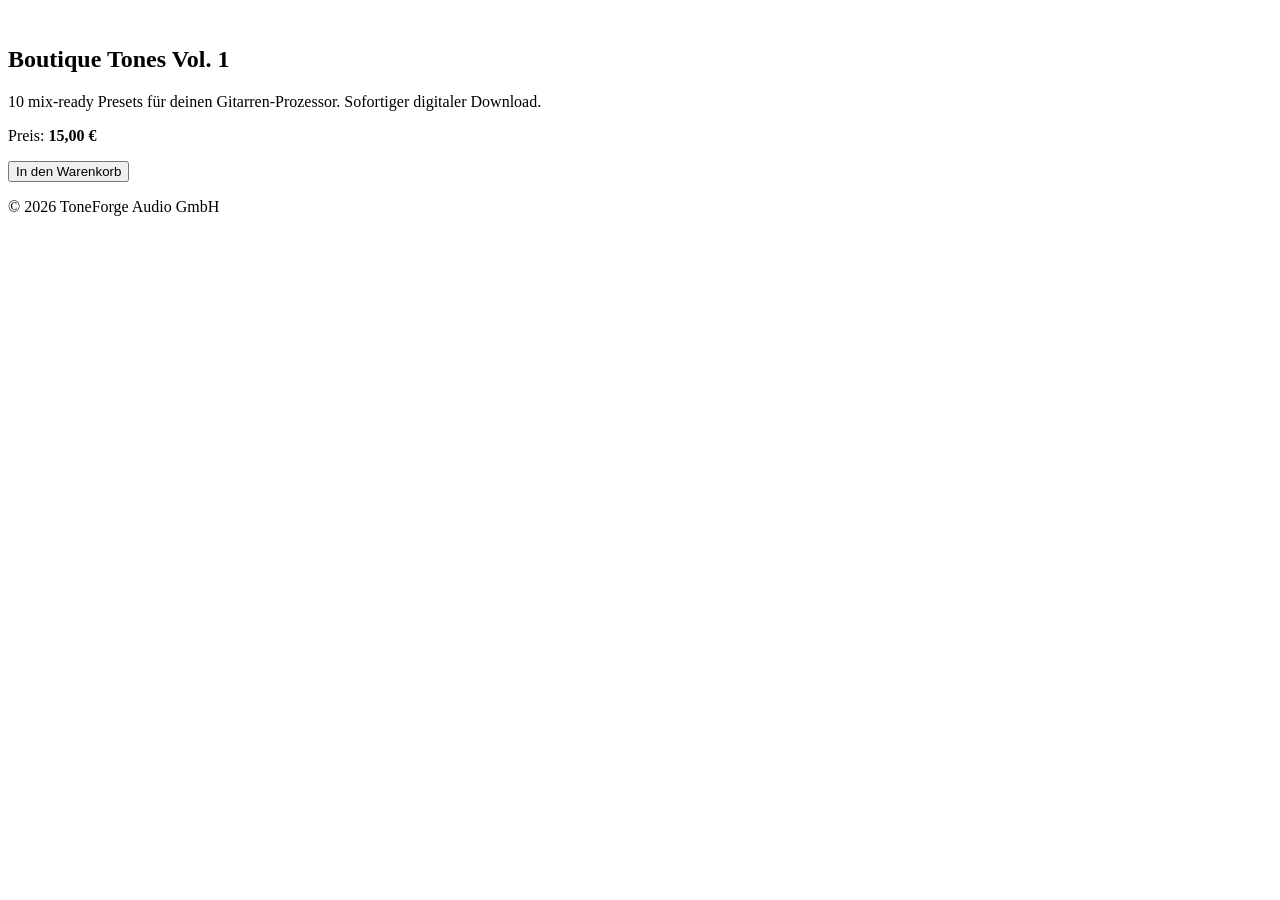
==== index.html @ 6b8f280a "first commit" ====
<!doctype html>
<html lang="de">
  <head>
    <meta charset="UTF-8" />
    <meta name="viewport" content="width=device-width, initial-scale=1.0" />
    <title>ToneForge | Boutique Tones Vol. 1</title>
    <link rel="stylesheet" href="css/style.css" />
  </head>
  <body>
    <header>
      <nav aria-label="Hauptnavigation">
        <a
          href="index.html"
          style="color: #fff; font-weight: bold; text-decoration: none"
          >ToneForge</a
        >
      </nav>
    </header>

    <main>
      <section id="produkt">
        <h1>Boutique Tones Vol. 1</h1>
        <p>
          10 mix-ready Presets für deinen Gitarren-Prozessor. Sofortiger
          digitaler Download.
        </p>
        <p>Preis: <strong>15,00 €</strong></p>
        <button id="buy-btn">In den Warenkorb</button>
      </section>
    </main>

    <footer>
      <p>&copy; 2026 ToneForge Audio GmbH</p>
    </footer>

    <script>
      document.getElementById("buy-btn").addEventListener("click", function () {
        alert(
          "Kaufprozess gemockt! Der Artikel wurde in den fiktiven Warenkorb gelegt.",
        );
      });
    </script>
  </body>
</html>
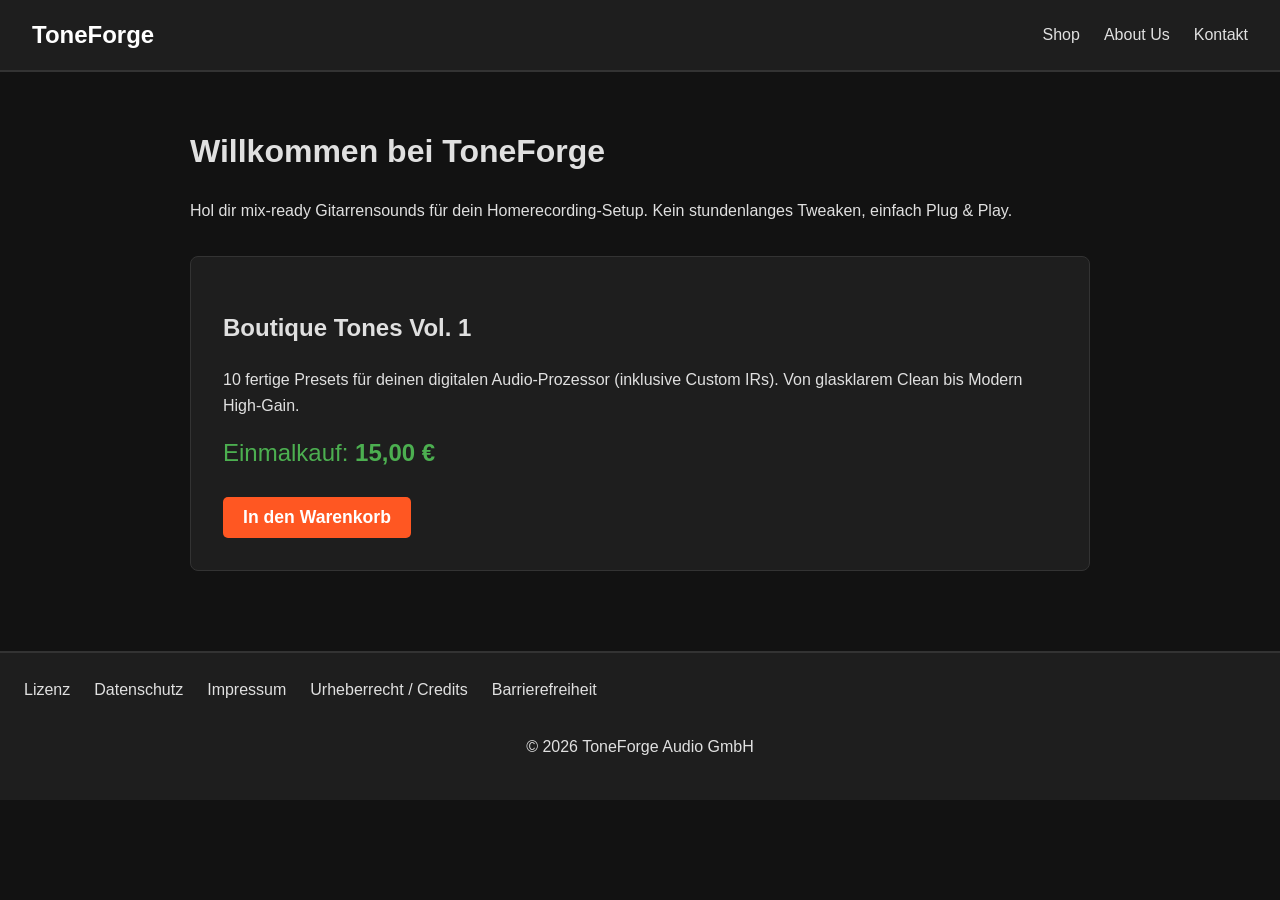
==== commit 422b63e6: "Aufgabe 2 Urheberrecht hinzugefuegt" ====
--- a/index.html
+++ b/index.html
@@ -9,34 +9,53 @@
   <body>
     <header>
       <nav aria-label="Hauptnavigation">
-        <a
-          href="index.html"
-          style="color: #fff; font-weight: bold; text-decoration: none"
-          >ToneForge</a
-        >
+        <a href="index.html" class="logo">ToneForge</a>
+        <ul>
+          <li><a href="index.html">Shop</a></li>
+          <li><a href="about.html">About Us</a></li>
+          <li><a href="kontakt.html">Kontakt</a></li>
+        </ul>
       </nav>
     </header>
 
     <main>
-      <section id="produkt">
-        <h1>Boutique Tones Vol. 1</h1>
+      <h1>Willkommen bei ToneForge</h1>
+      <p>
+        Hol dir mix-ready Gitarrensounds für dein Homerecording-Setup. Kein
+        stundenlanges Tweaken, einfach Plug & Play.
+      </p>
+
+      <section class="product-card" aria-labelledby="product-title">
+        <h2 id="product-title">Boutique Tones Vol. 1</h2>
         <p>
-          10 mix-ready Presets für deinen Gitarren-Prozessor. Sofortiger
-          digitaler Download.
+          10 fertige Presets für deinen digitalen Audio-Prozessor (inklusive
+          Custom IRs). Von glasklarem Clean bis Modern High-Gain.
         </p>
-        <p>Preis: <strong>15,00 €</strong></p>
+
+        <div class="price">Einmalkauf: <strong>15,00 €</strong></div>
+
         <button id="buy-btn">In den Warenkorb</button>
       </section>
     </main>
 
     <footer>
+      <nav aria-label="Fußzeilennavigation">
+        <ul>
+          <li><a href="lizenz.html">Lizenz</a></li>
+          <li><a href="datenschutz.html">Datenschutz</a></li>
+          <li><a href="kontakt.html">Impressum</a></li>
+          <li><a href="credits.html">Urheberrecht / Credits</a></li>
+          <li><a href="barrierefreiheit.html">Barrierefreiheit</a></li>
+        </ul>
+      </nav>
       <p>&copy; 2026 ToneForge Audio GmbH</p>
     </footer>
 
     <script>
+      // Mocking des Checkout-Prozesses
       document.getElementById("buy-btn").addEventListener("click", function () {
         alert(
-          "Kaufprozess gemockt! Der Artikel wurde in den fiktiven Warenkorb gelegt.",
+          "Warenkorb gemockt! Hier würde der Checkout-Prozess für den digitalen Download starten.",
         );
       });
     </script>
--- a/css/style.css
+++ b/css/style.css
@@ -0,0 +1,115 @@
+/* css/style.css */
+:root {
+  --bg-color: #121212;
+  --text-color: #e0e0e0;
+  --accent-color: #ff5722; /* Kräftiges Orange für gute Sichtbarkeit */
+  --focus-color: #ff9800;
+}
+
+body {
+  background-color: var(--bg-color);
+  color: var(--text-color);
+  font-family: Arial, Helvetica, sans-serif;
+  line-height: 1.6;
+  margin: 0;
+  padding: 0;
+}
+
+/* Kopfzeile und Navigation */
+header {
+  background-color: #1e1e1e;
+  padding: 1rem 2rem;
+  border-bottom: 2px solid #333;
+}
+
+nav {
+  display: flex;
+  justify-content: space-between;
+  align-items: center;
+}
+
+.logo {
+  font-size: 1.5rem;
+  font-weight: bold;
+  color: #fff;
+  text-decoration: none;
+}
+
+nav ul {
+  list-style: none;
+  display: flex;
+  gap: 1.5rem;
+  margin: 0;
+  padding: 0;
+}
+
+nav a {
+  color: var(--text-color);
+  text-decoration: none;
+}
+
+nav a:hover {
+  color: var(--accent-color);
+}
+
+/* WICHTIG FÜR AUFGABE 1: Barrierefreier Fokus für Tastaturnutzer */
+a:focus,
+button:focus,
+input:focus {
+  outline: 3px solid var(--focus-color);
+  outline-offset: 3px;
+}
+
+/* Hauptbereich und Produktkarte */
+main {
+  padding: 2rem;
+  max-width: 900px;
+  margin: 0 auto;
+}
+
+.product-card {
+  background-color: #1e1e1e;
+  border-radius: 8px;
+  padding: 2rem;
+  margin-top: 2rem;
+  border: 1px solid #333;
+}
+
+.price {
+  font-size: 1.5rem;
+  color: #4caf50;
+  margin-bottom: 1.5rem;
+}
+
+button {
+  background-color: var(--accent-color);
+  color: #fff;
+  border: none;
+  padding: 10px 20px;
+  font-size: 1.1rem;
+  border-radius: 5px;
+  cursor: pointer;
+  font-weight: bold;
+}
+
+button:hover {
+  background-color: #e64a19;
+}
+
+/* Fußzeile */
+footer {
+  background-color: #1e1e1e;
+  text-align: center;
+  padding: 1.5rem;
+  margin-top: 3rem;
+  border-top: 2px solid #333;
+}
+
+footer ul {
+  list-style: none;
+  display: flex;
+  justify-content: center;
+  gap: 1.5rem;
+  padding: 0;
+  margin-bottom: 1rem;
+}
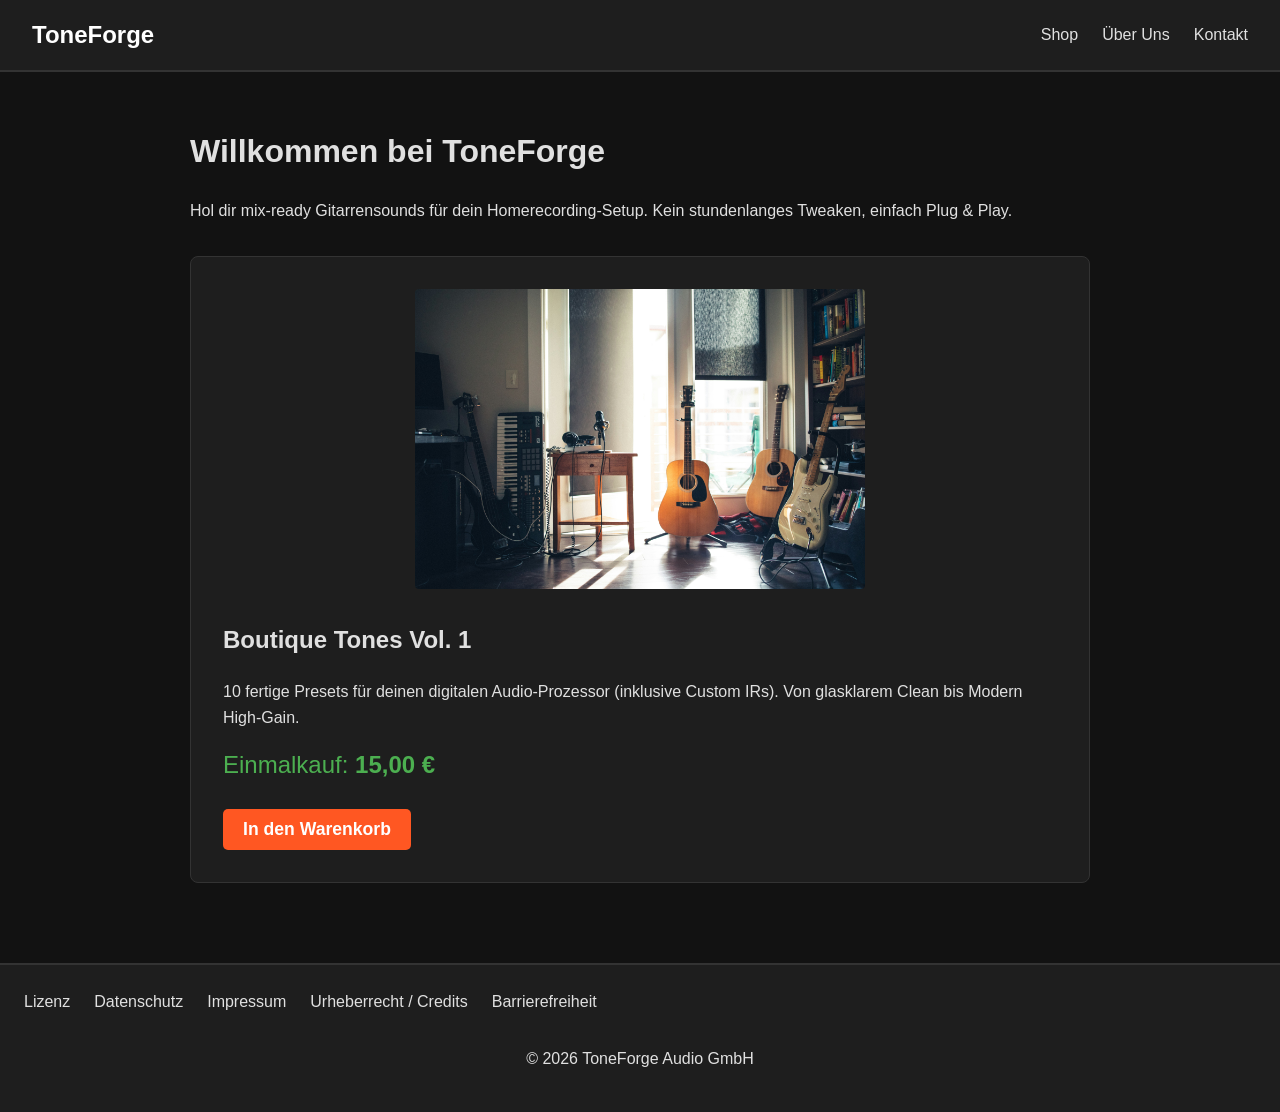
==== commit 5c6fe723: "Aufgabe 6 hinzugefuegt - Projekt komplett fertiggestellt" ====
--- a/index.html
+++ b/index.html
@@ -11,8 +11,8 @@
       <nav aria-label="Hauptnavigation">
         <a href="index.html" class="logo">ToneForge</a>
         <ul>
-          <li><a href="index.html">Shop</a></li>
-          <li><a href="about.html">About Us</a></li>
+          <li><a href="index.html" aria-current="page">Shop</a></li>
+          <li><a href="about.html">Über Uns</a></li>
           <li><a href="kontakt.html">Kontakt</a></li>
         </ul>
       </nav>
@@ -26,6 +26,20 @@
       </p>
 
       <section class="product-card" aria-labelledby="product-title">
+        <div style="margin-bottom: 1.5rem; text-align: center">
+          <img
+            src="assets/preset-pack-cover.jpg"
+            alt="Boutique Tones Vol. 1 Produkt-Cover: Gitarren im Studio"
+            style="
+              max-width: 100%;
+              height: auto;
+              border-radius: 4px;
+              max-height: 300px;
+              object-fit: cover;
+            "
+          />
+        </div>
+
         <h2 id="product-title">Boutique Tones Vol. 1</h2>
         <p>
           10 fertige Presets für deinen digitalen Audio-Prozessor (inklusive
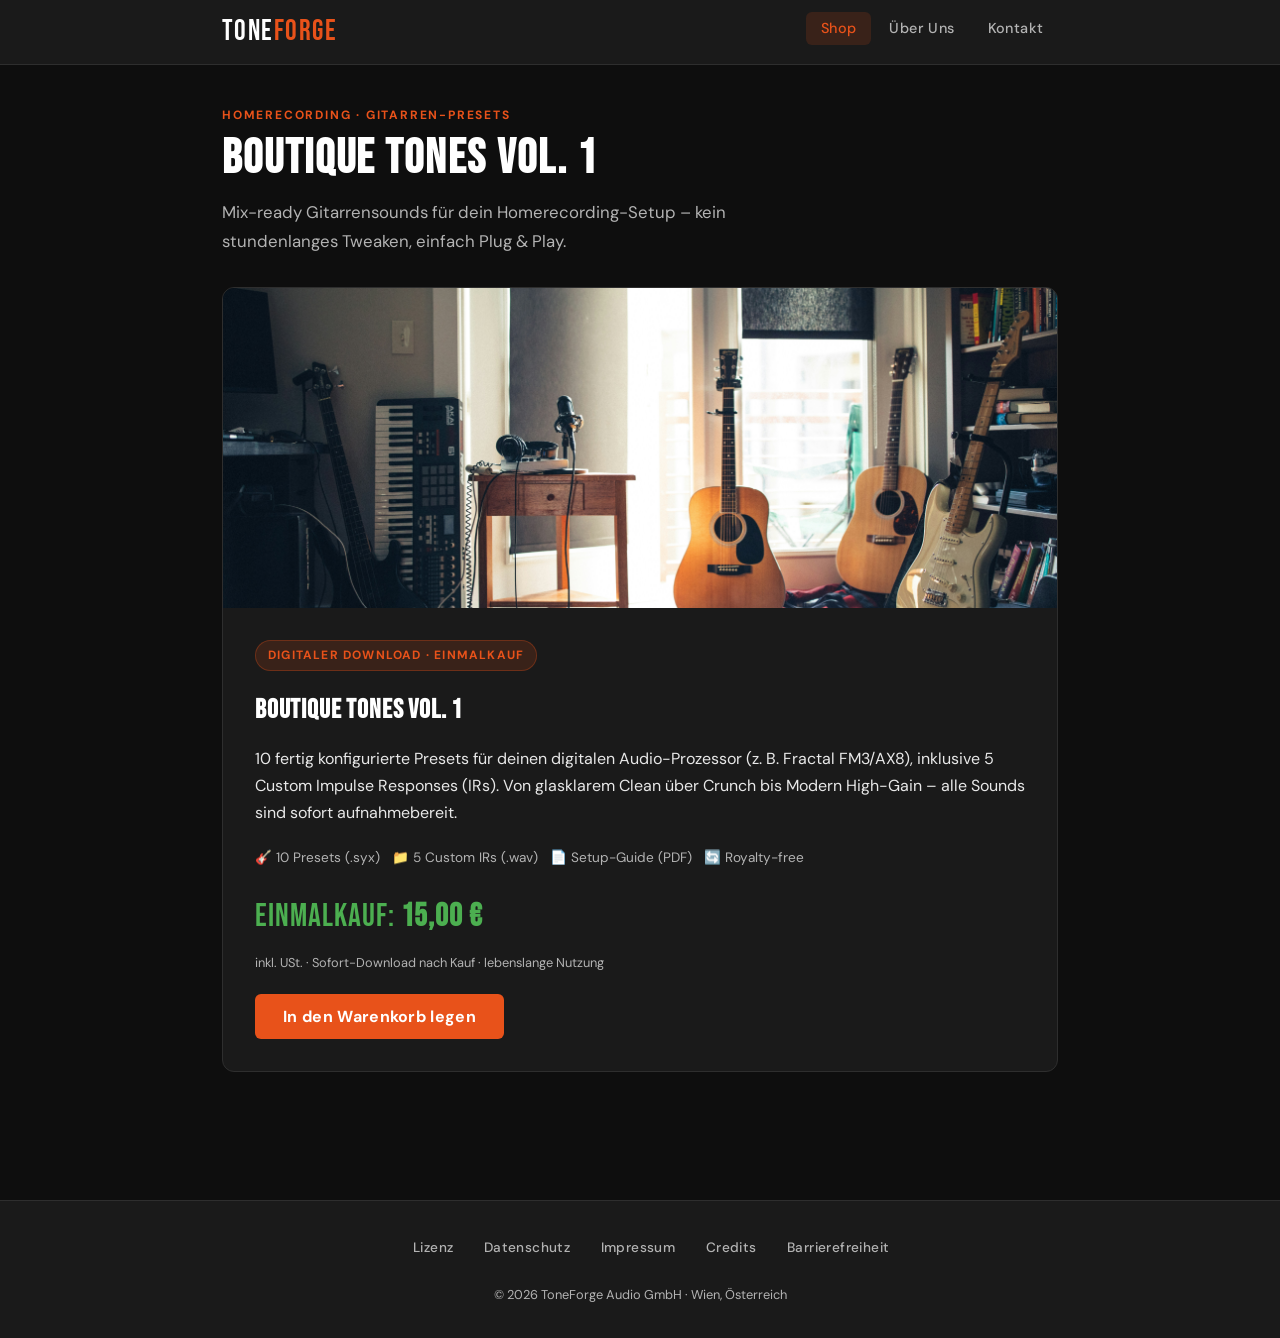
==== commit cf634b21: "Aufgabe 6 hinzugefuegt - Projekt komplett fertiggestellt" ====
--- a/index.html
+++ b/index.html
@@ -7,69 +7,89 @@
     <link rel="stylesheet" href="css/style.css" />
   </head>
   <body>
+    <a class="skip-link" href="#main-content">Zum Hauptinhalt springen</a>
+
     <header>
-      <nav aria-label="Hauptnavigation">
-        <a href="index.html" class="logo">ToneForge</a>
-        <ul>
-          <li><a href="index.html" aria-current="page">Shop</a></li>
-          <li><a href="about.html">Über Uns</a></li>
-          <li><a href="kontakt.html">Kontakt</a></li>
-        </ul>
-      </nav>
+      <div class="nav-inner">
+        <a
+          href="index.html"
+          class="logo"
+          aria-label="ToneForge – Zur Startseite"
+          >Tone<span>Forge</span></a
+        >
+        <nav aria-label="Hauptnavigation">
+          <ul>
+            <li><a href="index.html" aria-current="page">Shop</a></li>
+            <li><a href="about.html">Über Uns</a></li>
+            <li><a href="kontakt.html">Kontakt</a></li>
+          </ul>
+        </nav>
+      </div>
     </header>
 
-    <main>
-      <h1>Willkommen bei ToneForge</h1>
-      <p>
-        Hol dir mix-ready Gitarrensounds für dein Homerecording-Setup. Kein
-        stundenlanges Tweaken, einfach Plug & Play.
+    <main id="main-content">
+      <p class="section-label">Homerecording · Gitarren-Presets</p>
+      <h1>Boutique Tones Vol.&nbsp;1</h1>
+      <p class="intro">
+        Mix-ready Gitarrensounds für dein Homerecording-Setup – kein
+        stundenlanges Tweaken, einfach Plug &amp; Play.
       </p>
 
-      <section class="product-card" aria-labelledby="product-title">
-        <div style="margin-bottom: 1.5rem; text-align: center">
-          <img
-            src="assets/preset-pack-cover.jpg"
-            alt="Boutique Tones Vol. 1 Produkt-Cover: Gitarren im Studio"
-            style="
-              max-width: 100%;
-              height: auto;
-              border-radius: 4px;
-              max-height: 300px;
-              object-fit: cover;
-            "
-          />
+      <article class="product-card" aria-labelledby="product-title">
+        <img
+          class="product-cover"
+          src="assets/img/product-cover.jpg"
+          alt="Mehrere Gitarren und ein Keyboard in einem Homerecording-Studio, Mikrofon auf einem Holztisch, warmes Gegenlicht"
+          width="900"
+          height="320"
+        />
+        <div class="product-body">
+          <span class="badge">Digitaler Download · Einmalkauf</span>
+          <h2 id="product-title">Boutique Tones Vol. 1</h2>
+          <p>
+            10 fertig konfigurierte Presets für deinen digitalen Audio-Prozessor
+            (z.&nbsp;B. Fractal FM3/AX8), inklusive 5 Custom Impulse Responses
+            (IRs). Von glasklarem Clean über Crunch bis Modern High-Gain – alle
+            Sounds sind sofort aufnahmebereit.
+          </p>
+          <div class="product-meta" aria-label="Produktdetails">
+            <span>🎸 10 Presets (.syx)</span>
+            <span>📁 5 Custom IRs (.wav)</span>
+            <span>📄 Setup-Guide (PDF)</span>
+            <span>🔄 Royalty-free</span>
+          </div>
+          <p class="price" aria-label="Preis: 15 Euro einmalig">
+            Einmalkauf: <strong>15,00 €</strong>
+          </p>
+          <p class="price-note">
+            inkl. USt. · Sofort-Download nach Kauf · lebenslange Nutzung
+          </p>
+          <button id="buy-btn" type="button">In den Warenkorb legen</button>
         </div>
-
-        <h2 id="product-title">Boutique Tones Vol. 1</h2>
-        <p>
-          10 fertige Presets für deinen digitalen Audio-Prozessor (inklusive
-          Custom IRs). Von glasklarem Clean bis Modern High-Gain.
-        </p>
-
-        <div class="price">Einmalkauf: <strong>15,00 €</strong></div>
-
-        <button id="buy-btn">In den Warenkorb</button>
-      </section>
+      </article>
     </main>
 
     <footer>
-      <nav aria-label="Fußzeilennavigation">
-        <ul>
-          <li><a href="lizenz.html">Lizenz</a></li>
-          <li><a href="datenschutz.html">Datenschutz</a></li>
-          <li><a href="kontakt.html">Impressum</a></li>
-          <li><a href="credits.html">Urheberrecht / Credits</a></li>
-          <li><a href="barrierefreiheit.html">Barrierefreiheit</a></li>
-        </ul>
-      </nav>
-      <p>&copy; 2026 ToneForge Audio GmbH</p>
+      <div class="footer-inner">
+        <nav aria-label="Fußzeilennavigation">
+          <ul>
+            <li><a href="lizenz.html">Lizenz</a></li>
+            <li><a href="datenschutz.html">Datenschutz</a></li>
+            <li><a href="kontakt.html">Impressum</a></li>
+            <li><a href="credits.html">Credits</a></li>
+            <li><a href="barrierefreiheit.html">Barrierefreiheit</a></li>
+          </ul>
+        </nav>
+        <p class="footer-copy">
+          &copy; 2026 ToneForge Audio GmbH · Wien, Österreich
+        </p>
+      </div>
     </footer>
 
     <script>
-      // Mocking des Checkout-Prozesses
       document.getElementById("buy-btn").addEventListener("click", function () {
         alert(
-          "Warenkorb gemockt! Hier würde der Checkout-Prozess für den digitalen Download starten.",
+          "Warenkorb gemockt! In einer echten Umgebung würde hier der Checkout-Prozess starten.",
         );
       });
     </script>
--- a/css/style.css
+++ b/css/style.css
@@ -1,115 +1,579 @@
-/* css/style.css */
+/* css/style.css – ToneForge Audio GmbH */
+@import url("https://fonts.googleapis.com/css2?family=Bebas+Neue&family=DM+Sans:wght@300;400;500;700&display=swap");
+
 :root {
-  --bg-color: #121212;
-  --text-color: #e0e0e0;
-  --accent-color: #ff5722; /* Kräftiges Orange für gute Sichtbarkeit */
-  --focus-color: #ff9800;
+  --bg-color: #0e0e0e;
+  --surface: #1a1a1a;
+  --surface-2: #242424;
+  --text-color: #e8e8e8;
+  --text-muted: #b3b3b3;
+  --accent-color: #e8521a;
+  --accent-hover: #ff6b35;
+  --accent-dim: rgba(232, 82, 26, 0.15);
+  --focus-color: #ff9944;
+  --green: #4caf50;
+  --border: #2e2e2e;
+  --radius: 6px;
+  --radius-lg: 12px;
+  --font-display: "Bebas Neue", sans-serif;
+  --font-body: "DM Sans", sans-serif;
+  --max-width: 900px;
+  --transition: 0.2s ease;
+}
+
+/* ── Reset & Base ─────────────────────────────────── */
+*,
+*::before,
+*::after {
+  box-sizing: border-box;
+  margin: 0;
+  padding: 0;
+}
+
+html {
+  scroll-behavior: smooth;
 }
 
 body {
   background-color: var(--bg-color);
   color: var(--text-color);
-  font-family: Arial, Helvetica, sans-serif;
-  line-height: 1.6;
-  margin: 0;
-  padding: 0;
-}
-
-/* Kopfzeile und Navigation */
+  font-family: var(--font-body);
+  font-size: 1rem;
+  line-height: 1.7;
+}
+
+img {
+  max-width: 100%;
+  height: auto;
+  display: block;
+}
+
+a {
+  color: var(--accent-color);
+  text-decoration: underline;
+  text-underline-offset: 3px;
+  transition: color var(--transition);
+}
+a:hover {
+  color: var(--accent-hover);
+}
+
+/* ── Skip Link (WCAG 2.4.1) ──────────────────────── */
+.skip-link {
+  position: absolute;
+  top: -100px;
+  left: 1rem;
+  padding: 0.75rem 1.25rem;
+  background: var(--accent-color);
+  color: #fff;
+  font-weight: 700;
+  border-radius: var(--radius);
+  z-index: 9999;
+  text-decoration: none;
+  transition: top 0.2s;
+}
+.skip-link:focus {
+  top: 1rem;
+}
+
+/* ── Focus Styles (WCAG 2.4.7) ───────────────────── */
+a:focus-visible,
+button:focus-visible,
+input:focus-visible,
+textarea:focus-visible,
+select:focus-visible,
+audio:focus-visible {
+  outline: 3px solid var(--focus-color);
+  outline-offset: 3px;
+  border-radius: 3px;
+}
+
+/* ── Header & Nav ────────────────────────────────── */
 header {
-  background-color: #1e1e1e;
-  padding: 1rem 2rem;
-  border-bottom: 2px solid #333;
-}
-
-nav {
+  background-color: var(--surface);
+  border-bottom: 1px solid var(--border);
+  position: sticky;
+  top: 0;
+  z-index: 100;
+}
+
+.nav-inner {
   display: flex;
   justify-content: space-between;
   align-items: center;
+  max-width: var(--max-width);
+  margin: 0 auto;
+  padding: 0.9rem 2rem;
 }
 
 .logo {
-  font-size: 1.5rem;
-  font-weight: bold;
+  font-family: var(--font-display);
+  font-size: 1.8rem;
+  letter-spacing: 0.05em;
   color: #fff;
   text-decoration: none;
+  line-height: 1;
+}
+.logo span {
+  color: var(--accent-color);
+}
+.logo:hover {
+  color: #fff;
 }
 
 nav ul {
   list-style: none;
   display: flex;
-  gap: 1.5rem;
-  margin: 0;
-  padding: 0;
+  gap: 0.25rem;
 }
 
 nav a {
+  color: var(--text-muted);
+  text-decoration: none;
+  font-weight: 500;
+  font-size: 0.9rem;
+  letter-spacing: 0.03em;
+  padding: 0.45rem 0.9rem;
+  border-radius: var(--radius);
+  transition:
+    color var(--transition),
+    background var(--transition);
+}
+nav a:hover {
   color: var(--text-color);
-  text-decoration: none;
-}
-
-nav a:hover {
-  color: var(--accent-color);
-}
-
-/* WICHTIG FÜR AUFGABE 1: Barrierefreier Fokus für Tastaturnutzer */
-a:focus,
-button:focus,
-input:focus {
-  outline: 3px solid var(--focus-color);
-  outline-offset: 3px;
-}
-
-/* Hauptbereich und Produktkarte */
+  background: var(--surface-2);
+}
+nav a[aria-current="page"] {
+  color: var(--accent-color);
+  background: var(--accent-dim);
+}
+
+/* ── Main Content ─────────────────────────────────── */
 main {
-  padding: 2rem;
-  max-width: 900px;
+  padding: 2.5rem 2rem 4rem;
+  max-width: var(--max-width);
   margin: 0 auto;
 }
 
-.product-card {
-  background-color: #1e1e1e;
-  border-radius: 8px;
+h1 {
+  font-family: var(--font-display);
+  font-size: clamp(2rem, 5vw, 3rem);
+  letter-spacing: 0.04em;
+  line-height: 1.1;
+  margin-bottom: 0.75rem;
+  color: #fff;
+}
+h2 {
+  font-family: var(--font-display);
+  font-size: clamp(1.3rem, 3vw, 1.7rem);
+  letter-spacing: 0.03em;
+  margin-bottom: 0.75rem;
+  color: #fff;
+}
+h3 {
+  font-size: 1.05rem;
+  font-weight: 700;
+  margin-bottom: 0.5rem;
+  color: #fff;
+}
+
+p {
+  margin-bottom: 1rem;
+  color: var(--text-color);
+}
+p:last-child {
+  margin-bottom: 0;
+}
+
+ul,
+ol {
+  padding-left: 1.4rem;
+}
+li {
+  margin-bottom: 0.5rem;
+}
+
+/* ── Cards ───────────────────────────────────────── */
+.card {
+  background-color: var(--surface);
+  border-radius: var(--radius-lg);
   padding: 2rem;
   margin-top: 2rem;
-  border: 1px solid #333;
+  border: 1px solid var(--border);
+}
+.card + .card {
+  margin-top: 1.5rem;
+}
+
+/* ── Product Card ─────────────────────────────────── */
+.product-card {
+  background: var(--surface);
+  border-radius: var(--radius-lg);
+  border: 1px solid var(--border);
+  overflow: hidden;
+  margin-top: 2rem;
+}
+.product-cover {
+  width: 100%;
+  height: 320px;
+  object-fit: cover;
+  display: block;
+}
+.product-body {
+  padding: 2rem;
+}
+
+.badge {
+  display: inline-block;
+  background: var(--accent-dim);
+  color: var(--accent-color);
+  font-size: 0.75rem;
+  font-weight: 700;
+  letter-spacing: 0.1em;
+  text-transform: uppercase;
+  padding: 0.25rem 0.75rem;
+  border-radius: 99px;
+  margin-bottom: 1rem;
+  border: 1px solid rgba(232, 82, 26, 0.3);
+}
+
+.product-meta {
+  display: flex;
+  flex-wrap: wrap;
+  gap: 0.75rem;
+  margin: 1.25rem 0;
+  font-size: 0.85rem;
+  color: var(--text-muted);
+}
+.product-meta span {
+  display: flex;
+  align-items: center;
+  gap: 0.4rem;
 }
 
 .price {
-  font-size: 1.5rem;
-  color: #4caf50;
-  margin-bottom: 1.5rem;
-}
-
-button {
+  font-family: var(--font-display);
+  font-size: 2rem;
+  color: var(--green);
+  letter-spacing: 0.03em;
+  margin: 1.25rem 0;
+}
+.price-note {
+  font-size: 0.8rem;
+  color: var(--text-muted);
+  margin-top: -0.75rem;
+  margin-bottom: 1.25rem;
+}
+
+/* ── Buttons ─────────────────────────────────────── */
+button,
+.btn {
+  display: inline-flex;
+  align-items: center;
+  gap: 0.5rem;
   background-color: var(--accent-color);
   color: #fff;
   border: none;
-  padding: 10px 20px;
-  font-size: 1.1rem;
-  border-radius: 5px;
+  padding: 0.75rem 1.75rem;
+  font-family: var(--font-body);
+  font-size: 1rem;
+  font-weight: 700;
+  letter-spacing: 0.02em;
+  border-radius: var(--radius);
   cursor: pointer;
-  font-weight: bold;
-}
-
-button:hover {
-  background-color: #e64a19;
-}
-
-/* Fußzeile */
+  text-decoration: none;
+  transition:
+    background var(--transition),
+    transform var(--transition);
+}
+button:hover,
+.btn:hover {
+  background-color: var(--accent-hover);
+  transform: translateY(-1px);
+}
+button:active,
+.btn:active {
+  transform: translateY(0);
+}
+
+/* ── Forms ───────────────────────────────────────── */
+.form-group {
+  display: flex;
+  flex-direction: column;
+  gap: 0.4rem;
+}
+
+label {
+  font-weight: 500;
+  font-size: 0.9rem;
+  color: var(--text-color);
+  letter-spacing: 0.02em;
+}
+
+input,
+textarea,
+select {
+  width: 100%;
+  padding: 0.65rem 0.9rem;
+  border-radius: var(--radius);
+  border: 1px solid var(--border);
+  background: var(--surface-2);
+  color: var(--text-color);
+  font-family: var(--font-body);
+  font-size: 1rem;
+  transition: border-color var(--transition);
+}
+input:hover,
+textarea:hover {
+  border-color: #444;
+}
+textarea {
+  resize: vertical;
+  min-height: 130px;
+}
+
+/* ── Contact Form ────────────────────────────────── */
+.contact-form {
+  display: flex;
+  flex-direction: column;
+  gap: 1.25rem;
+  max-width: 540px;
+}
+.form-note {
+  font-size: 0.85rem;
+  color: var(--text-muted);
+}
+
+/* ── Utility ─────────────────────────────────────── */
+.mt-lg {
+  margin-top: 1.5rem;
+}
+.note-small {
+  font-size: 0.9rem;
+  color: var(--text-muted);
+  margin-top: 1rem;
+}
+.address-block {
+  font-style: normal;
+  line-height: 1.9;
+}
+
+/* ── Accessibility Statement ─────────────────────── */
+.status-badge {
+  display: inline-flex;
+  align-items: center;
+  gap: 0.4rem;
+  padding: 0.35rem 0.85rem;
+  border-radius: 99px;
+  font-size: 0.85rem;
+  font-weight: 600;
+}
+.status-partial {
+  background: rgba(255, 180, 0, 0.15);
+  color: #ffb400;
+  border: 1px solid rgba(255, 180, 0, 0.3);
+}
+.status-ok {
+  background: rgba(76, 175, 80, 0.15);
+  color: var(--green);
+  border: 1px solid rgba(76, 175, 80, 0.3);
+}
+
+/* ── Brand Section (About) ───────────────────────── */
+.brand-grid {
+  display: grid;
+  grid-template-columns: repeat(auto-fit, minmax(240px, 1fr));
+  gap: 1.5rem;
+  margin-top: 1.5rem;
+}
+.brand-item {
+  background: var(--surface-2);
+  border-radius: var(--radius);
+  padding: 1.5rem;
+  border: 1px solid var(--border);
+  display: flex;
+  flex-direction: column;
+  gap: 0.75rem;
+}
+.brand-number {
+  font-family: var(--font-display);
+  font-size: 2.5rem;
+  color: var(--accent-color);
+  opacity: 0.4;
+  line-height: 1;
+}
+.brand-wordmark {
+  font-family: var(--font-display);
+  font-size: 1.6rem;
+  letter-spacing: 0.05em;
+  color: #fff;
+  margin: 0;
+}
+.brand-logo {
+  border-radius: 4px;
+  margin-top: 0.25rem;
+}
+
+/* ── License Feature List ────────────────────────── */
+.feature-list {
+  list-style: none;
+  padding: 0;
+}
+.feature-list li {
+  display: flex;
+  gap: 0.75rem;
+  padding: 0.6rem 0;
+  border-bottom: 1px solid var(--border);
+  font-size: 0.95rem;
+}
+.feature-list li:last-child {
+  border-bottom: none;
+}
+.feature-list .icon-ok {
+  color: var(--green);
+  flex-shrink: 0;
+  margin-top: 2px;
+}
+.feature-list .icon-no {
+  color: #e55;
+  flex-shrink: 0;
+  margin-top: 2px;
+}
+
+/* ── Info / Impressum Table ──────────────────────── */
+.info-table {
+  width: 100%;
+  border-collapse: collapse;
+  font-size: 0.95rem;
+  margin-top: 1rem;
+}
+.info-table tr {
+  border-bottom: 1px solid var(--border);
+}
+.info-table tr:last-child {
+  border-bottom: none;
+}
+.info-table th {
+  text-align: left;
+  padding: 0.75rem 1rem 0.75rem 0;
+  color: var(--text-muted);
+  font-weight: 500;
+  width: 40%;
+  vertical-align: top;
+}
+.info-table td {
+  padding: 0.75rem 0;
+  vertical-align: top;
+}
+
+/* ── Credits Table ───────────────────────────────── */
+.credits-table {
+  width: 100%;
+  border-collapse: collapse;
+  font-size: 0.9rem;
+}
+.credits-table th {
+  text-align: left;
+  padding: 0.6rem 1rem 0.6rem 0;
+  border-bottom: 2px solid var(--border);
+  color: var(--text-muted);
+  font-weight: 600;
+  letter-spacing: 0.05em;
+  text-transform: uppercase;
+  font-size: 0.75rem;
+}
+.credits-table td {
+  padding: 0.75rem 1rem 0.75rem 0;
+  border-bottom: 1px solid var(--border);
+  vertical-align: top;
+}
+.credits-table tr:last-child td {
+  border-bottom: none;
+}
+.credits-table a {
+  font-size: 0.85rem;
+}
+
+/* ── Footer ──────────────────────────────────────── */
 footer {
-  background-color: #1e1e1e;
-  text-align: center;
-  padding: 1.5rem;
-  margin-top: 3rem;
-  border-top: 2px solid #333;
-}
-
-footer ul {
-  list-style: none;
-  display: flex;
+  background-color: var(--surface);
+  border-top: 1px solid var(--border);
+  padding: 2rem;
+  margin-top: 4rem;
+}
+.footer-inner {
+  max-width: var(--max-width);
+  margin: 0 auto;
+  display: flex;
+  flex-direction: column;
+  align-items: center;
+  gap: 1rem;
+}
+footer nav ul {
+  flex-wrap: wrap;
   justify-content: center;
-  gap: 1.5rem;
-  padding: 0;
-  margin-bottom: 1rem;
-}
+  gap: 0.1rem;
+}
+footer nav a {
+  color: var(--text-muted);
+  font-size: 0.85rem;
+}
+footer nav a:hover {
+  color: var(--text-color);
+}
+footer nav a[aria-current="page"] {
+  color: var(--accent-color);
+  background: transparent;
+}
+.footer-copy {
+  font-size: 0.8rem;
+  color: var(--text-muted);
+}
+
+/* ── Hero intro text ─────────────────────────────── */
+.intro {
+  color: var(--text-muted);
+  font-size: 1.05rem;
+  max-width: 600px;
+  margin-bottom: 0;
+}
+
+/* ── Section label ───────────────────────────────── */
+.section-label {
+  font-size: 0.75rem;
+  font-weight: 700;
+  letter-spacing: 0.15em;
+  text-transform: uppercase;
+  color: var(--accent-color);
+  margin-bottom: 0.5rem;
+}
+
+/* ── Responsive ──────────────────────────────────── */
+@media (max-width: 640px) {
+  .nav-inner {
+    padding: 0.75rem 1rem;
+  }
+  main {
+    padding: 1.5rem 1rem 3rem;
+  }
+  .card,
+  .product-body {
+    padding: 1.25rem;
+  }
+  nav ul {
+    gap: 0;
+  }
+  nav a {
+    padding: 0.4rem 0.6rem;
+    font-size: 0.82rem;
+  }
+  .logo {
+    font-size: 1.5rem;
+  }
+  .product-cover {
+    height: 200px;
+  }
+  .info-table th {
+    width: 35%;
+  }
+}
